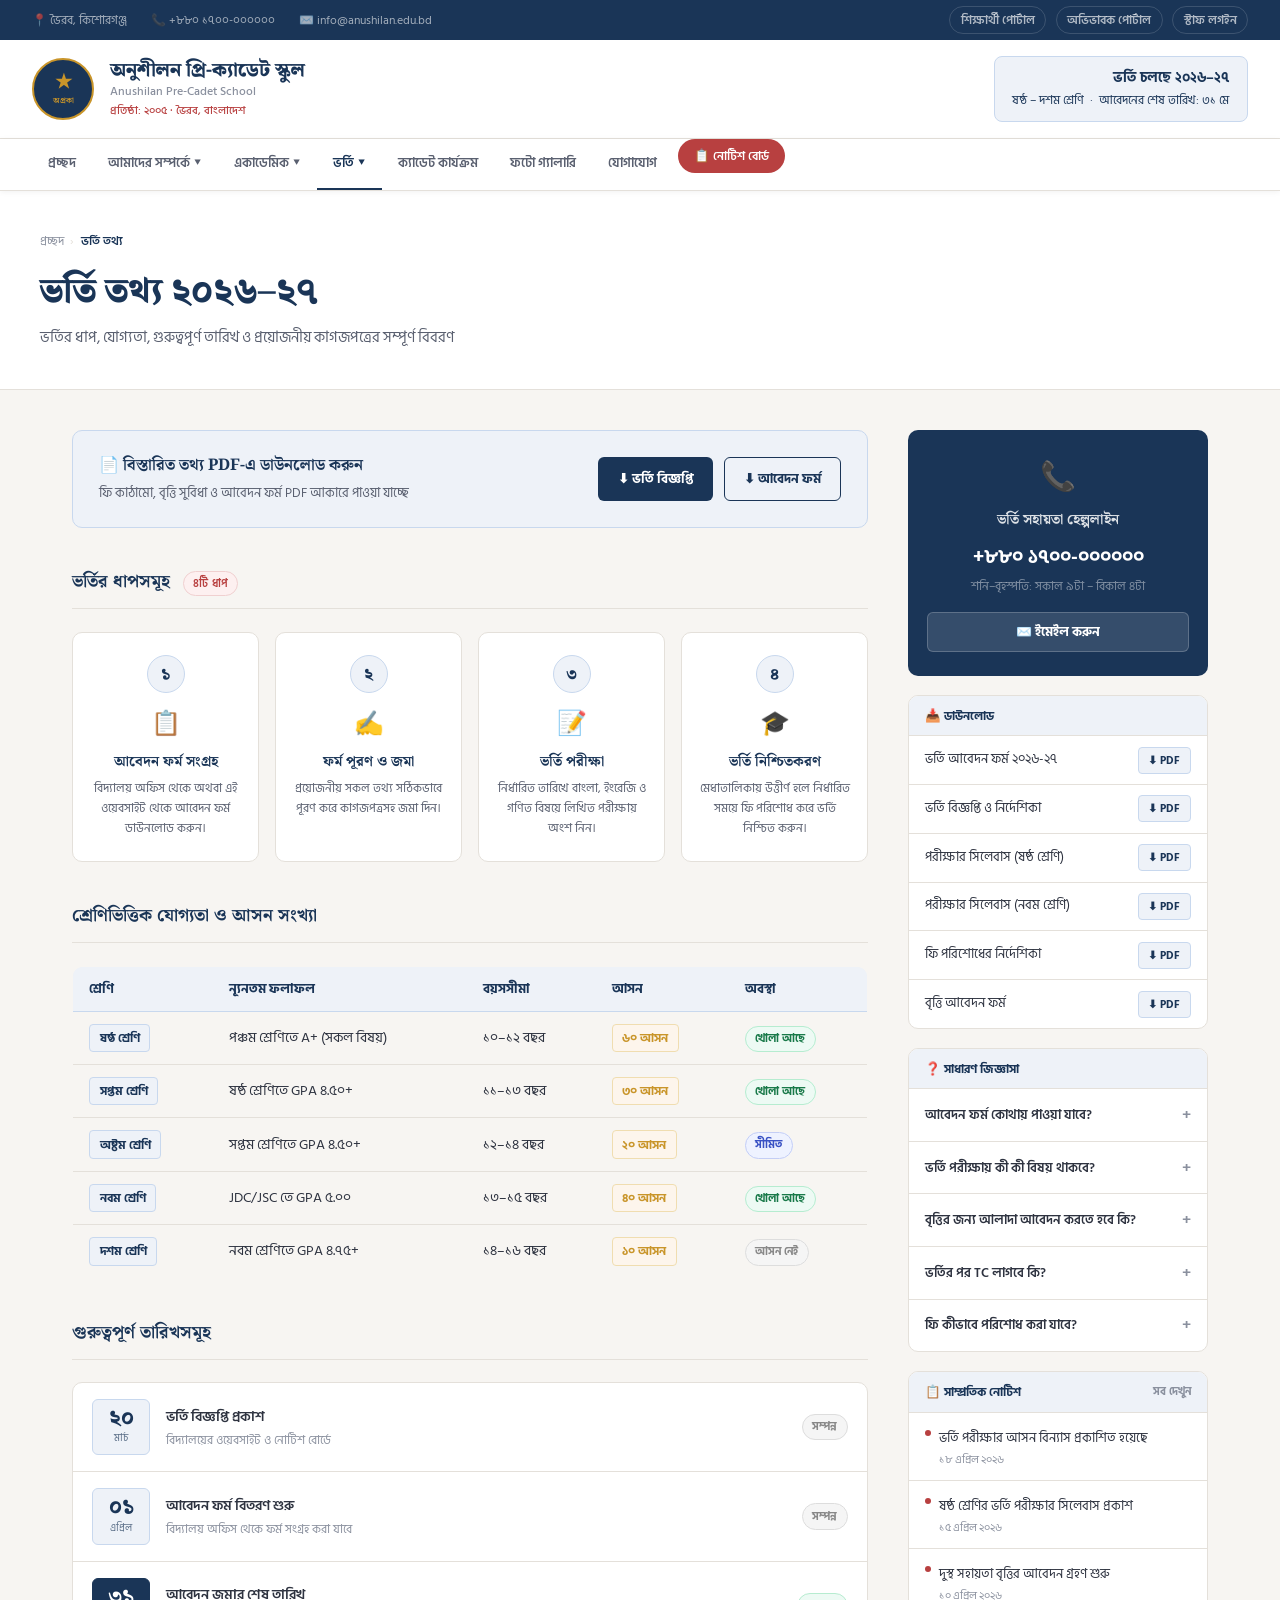
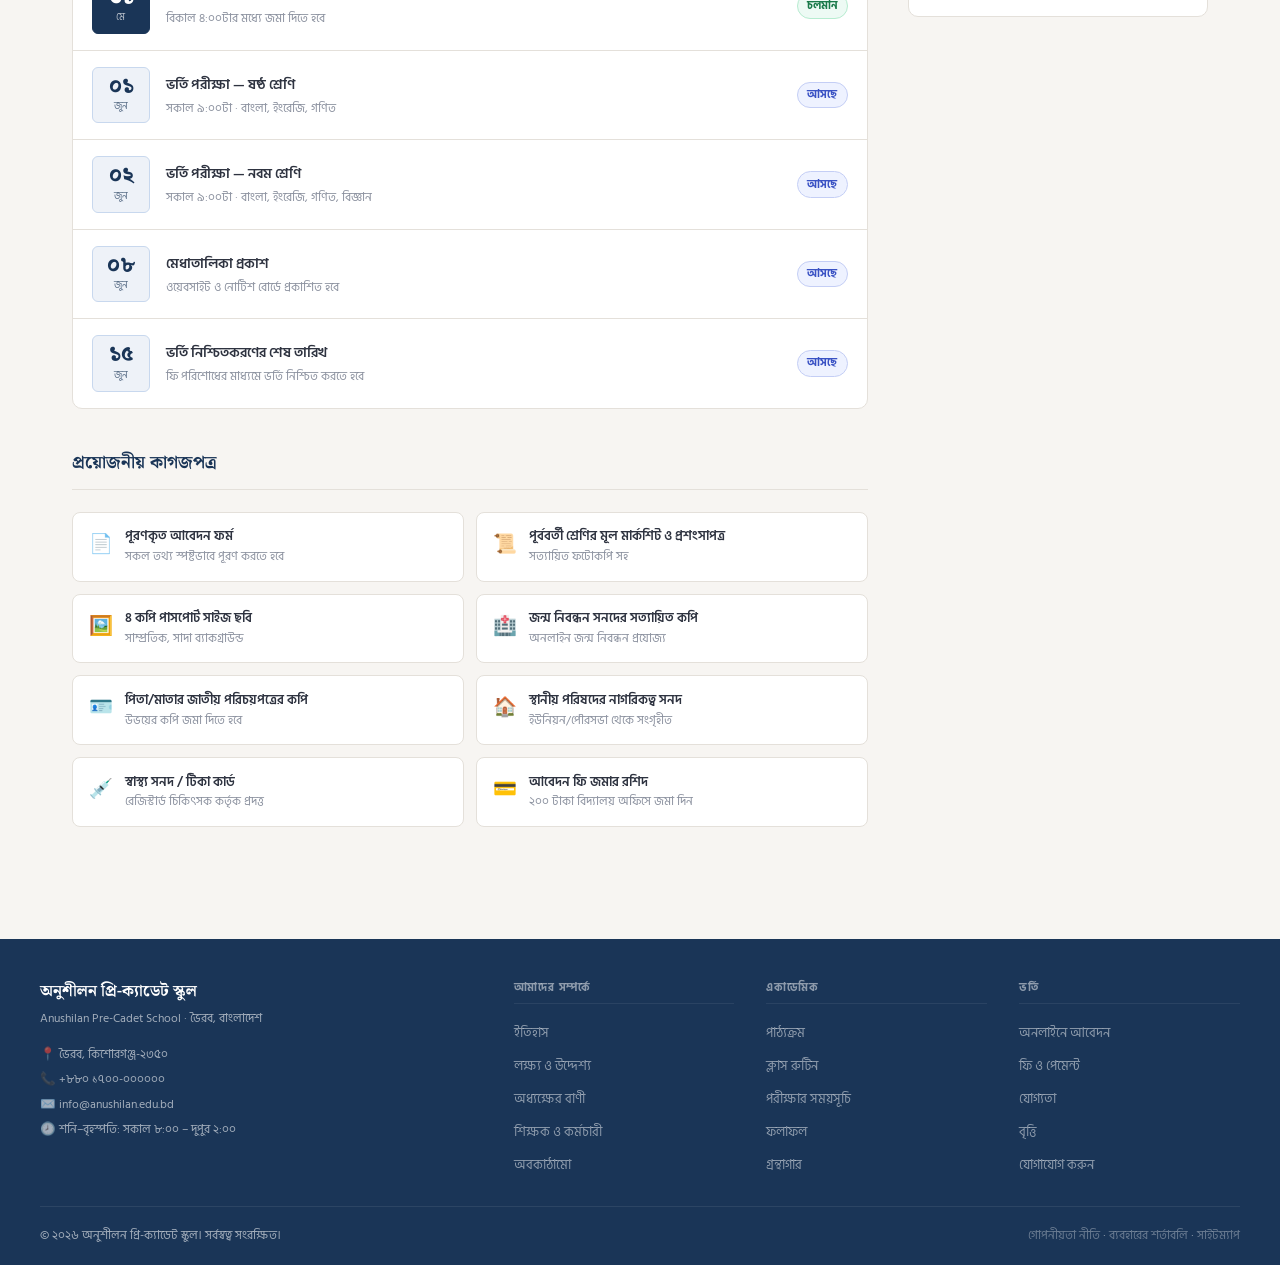
==== admission.html @ db12241a "some pages added" ====
<!DOCTYPE html>
<html lang="bn">
<head>
<meta charset="UTF-8">
<meta name="viewport" content="width=device-width, initial-scale=1.0">
<title>ভর্তি তথ্য — অনুশীলন প্রি-ক্যাডেট স্কুল</title>
<link href="https://fonts.googleapis.com/css2?family=Hind+Siliguri:wght@300;400;500;600;700&family=Noto+Serif+Bengali:wght@400;600;700;900&display=swap" rel="stylesheet">
<style>
*, *::before, *::after { box-sizing: border-box; margin: 0; padding: 0; }

:root {
  --navy: #1a3557;
  --navy-soft: #2a4a72;
  --red: #b84040;
  --red-soft: #c95c5c;
  --gold: #c9952a;
  --gold-light: #e8b84a;
  --white: #ffffff;
  --bg: #f7f5f2;
  --bg-card: #ffffff;
  --border: #e4e0da;
  --text: #2e3340;
  --text-mid: #5a6070;
  --text-light: #8a909e;
  --accent-bg: #eef2f8;
}

html { scroll-behavior: smooth; }
body {
  font-family: 'Hind Siliguri', sans-serif;
  color: var(--text);
  background: var(--bg);
  overflow-x: hidden;
}

/* ── TOP BAR ── */
.topbar {
  background: var(--navy);
  padding: 0.4rem 2rem;
  display: flex;
  justify-content: space-between;
  align-items: center;
  font-size: 0.75rem;
  color: rgba(255,255,255,0.6);
  gap: 1rem;
  flex-wrap: wrap;
}
.topbar-left { display: flex; gap: 1.5rem; align-items: center; flex-wrap: wrap; }
.topbar-left span { display: flex; align-items: center; gap: 0.35rem; }
.topbar-right { display: flex; gap: 0.6rem; align-items: center; }
.topbar-right a {
  color: rgba(255,255,255,0.65); text-decoration: none;
  font-size: 0.72rem; font-weight: 600;
  padding: 0.2rem 0.65rem;
  border: 1px solid rgba(255,255,255,0.15);
  border-radius: 20px;
  transition: all 0.2s;
}
.topbar-right a:hover { background: rgba(255,255,255,0.1); color: #fff; }

/* ── HEADER ── */
header {
  background: var(--white);
  border-bottom: 1px solid var(--border);
  padding: 1rem 2rem;
  display: flex;
  align-items: center;
  justify-content: space-between;
  gap: 1rem;
}
.header-brand { display: flex; align-items: center; gap: 1rem; text-decoration: none; }
.logo-circle {
  width: 62px; height: 62px; flex-shrink: 0;
  background: var(--navy);
  border-radius: 50%;
  border: 2.5px solid var(--gold);
  display: flex; flex-direction: column;
  align-items: center; justify-content: center;
  color: var(--gold);
  font-family: 'Noto Serif Bengali', serif;
  font-size: 0.5rem; font-weight: 700;
  text-align: center; line-height: 1.3;
}
.logo-star { font-size: 1.2rem; display: block; }
.school-name-bn {
  font-family: 'Noto Serif Bengali', serif;
  font-size: 1.2rem; font-weight: 900;
  color: var(--navy); line-height: 1.2;
}
.school-name-en { font-size: 0.75rem; color: var(--text-light); font-weight: 500; }
.school-est { font-size: 0.68rem; color: var(--red); font-weight: 500; margin-top: 0.1rem; }
.header-badge {
  background: var(--accent-bg);
  border: 1px solid #c8d8ee;
  border-radius: 8px;
  padding: 0.6rem 1.1rem;
  text-align: right;
  font-size: 0.78rem;
  color: var(--navy);
  line-height: 1.7;
}
.header-badge strong { font-weight: 700; font-size: 0.85rem; color: var(--navy); }

/* ── NAV ── */
nav {
  background: var(--white);
  border-bottom: 1px solid var(--border);
  position: sticky; top: 0; z-index: 100;
  box-shadow: 0 1px 6px rgba(0,0,0,0.06);
}
.nav-inner {
  display: flex; align-items: center;
  justify-content: space-between;
  padding: 0 2rem;
  max-width: 1300px;
  margin: 0 auto;
}
.nav-links { display: flex; list-style: none; }
.nav-links > li { position: relative; }
.nav-links > li > a {
  display: block;
  padding: 0.85rem 1rem;
  color: var(--text-mid);
  text-decoration: none;
  font-size: 0.82rem; font-weight: 600;
  border-bottom: 2px solid transparent;
  transition: all 0.18s;
  white-space: nowrap;
}
.nav-links > li > a:hover,
.nav-links > li > a.active {
  color: var(--navy);
  border-bottom-color: var(--navy);
}
.nav-links li:hover .dropdown { display: block; }
.dropdown {
  display: none;
  position: absolute; top: 100%; left: 0;
  background: var(--white);
  min-width: 200px;
  border: 1px solid var(--border);
  border-top: 2px solid var(--navy);
  box-shadow: 0 8px 24px rgba(0,0,0,0.09);
  z-index: 200;
  border-radius: 0 0 6px 6px;
}
.dropdown li a {
  display: block;
  padding: 0.6rem 1.2rem;
  color: var(--text-mid);
  text-decoration: none;
  font-size: 0.8rem;
  border-bottom: 1px solid var(--border);
  transition: all 0.15s;
}
.dropdown li:last-child a { border-bottom: none; }
.dropdown li a:hover { background: var(--accent-bg); color: var(--navy); padding-left: 1.5rem; }
.nav-notice-btn {
  background: var(--red) !important;
  color: #fff !important;
  padding: 0.45rem 1rem !important;
  border-radius: 20px !important;
  border-bottom: none !important;
  margin-left: 0.3rem;
  font-size: 0.78rem !important;
}
.nav-notice-btn:hover { background: var(--red-soft) !important; }

/* Hamburger */
.hamburger {
  display: none; flex-direction: column; gap: 5px;
  cursor: pointer; padding: 0.8rem;
  background: none; border: none;
}
.hamburger span {
  display: block; width: 22px; height: 2px;
  background: var(--navy); border-radius: 2px;
  transition: all 0.3s;
}
.hamburger.open span:nth-child(1){ transform: translateY(7px) rotate(45deg); }
.hamburger.open span:nth-child(2){ opacity: 0; }
.hamburger.open span:nth-child(3){ transform: translateY(-7px) rotate(-45deg); }
.mobile-nav { display: none; flex-direction: column; background: var(--white); border-bottom: 1px solid var(--border); }
.mobile-nav.open { display: flex; }
.mobile-nav a {
  padding: 0.75rem 1.5rem; color: var(--text-mid);
  text-decoration: none; font-size: 0.85rem; font-weight: 600;
  border-bottom: 1px solid var(--border);
}
.mobile-nav a:hover { background: var(--accent-bg); color: var(--navy); }

/* ── PAGE BANNER ── */
.page-banner {
  background: var(--white);
  border-bottom: 1px solid var(--border);
  padding: 2.5rem 2rem;
}
.page-banner-inner {
  max-width: 1200px; margin: 0 auto;
}
.breadcrumb {
  display: flex; align-items: center; gap: 0.4rem;
  font-size: 0.76rem; color: var(--text-light);
  margin-bottom: 0.8rem;
}
.breadcrumb a { color: var(--text-light); text-decoration: none; }
.breadcrumb a:hover { color: var(--navy); }
.breadcrumb span.sep { color: var(--border); }
.breadcrumb span.cur { color: var(--navy); font-weight: 600; }
.page-banner h1 {
  font-family: 'Noto Serif Bengali', serif;
  font-size: clamp(1.5rem, 3vw, 2.2rem);
  font-weight: 900; color: var(--navy);
  margin-bottom: 0.4rem;
}
.page-banner p { color: var(--text-mid); font-size: 0.92rem; }

/* ── MAIN LAYOUT ── */
.page-wrapper {
  max-width: 1200px; margin: 0 auto;
  padding: 2.5rem 2rem;
  display: grid;
  grid-template-columns: 1fr 300px;
  gap: 2.5rem;
}

/* ── SECTION HEADING ── */
.sec-heading {
  margin-bottom: 1.4rem;
  padding-bottom: 0.75rem;
  border-bottom: 1.5px solid var(--border);
  display: flex;
  align-items: baseline;
  gap: 0.8rem;
}
.sec-heading h2 {
  font-family: 'Noto Serif Bengali', serif;
  font-size: 1.1rem; font-weight: 700;
  color: var(--navy);
}
.sec-heading-tag {
  font-size: 0.7rem; font-weight: 600;
  color: var(--red);
  background: #fdf0f0;
  border: 1px solid #f0d0d0;
  padding: 0.15rem 0.55rem;
  border-radius: 20px;
  letter-spacing: 0.03em;
}

/* ── PDF DOWNLOAD BANNER ── */
.pdf-banner {
  background: var(--accent-bg);
  border: 1px solid #c8d8ee;
  border-radius: 10px;
  padding: 1.4rem 1.6rem;
  display: flex;
  align-items: center;
  justify-content: space-between;
  gap: 1rem;
  flex-wrap: wrap;
  margin-bottom: 2.5rem;
}
.pdf-banner-text { flex: 1; }
.pdf-banner-title {
  font-family: 'Noto Serif Bengali', serif;
  font-weight: 700; font-size: 1rem;
  color: var(--navy); margin-bottom: 0.25rem;
}
.pdf-banner-sub { font-size: 0.82rem; color: var(--text-mid); }
.pdf-banner-btns { display: flex; gap: 0.7rem; flex-wrap: wrap; }
.pdf-btn {
  display: inline-flex; align-items: center; gap: 0.4rem;
  background: var(--navy); color: #fff;
  padding: 0.6rem 1.2rem;
  border-radius: 6px;
  font-size: 0.82rem; font-weight: 700;
  text-decoration: none;
  transition: background 0.2s, transform 0.15s;
  border: none; cursor: pointer;
  font-family: 'Hind Siliguri', sans-serif;
}
.pdf-btn:hover { background: var(--navy-soft); transform: translateY(-1px); }
.pdf-btn.outline {
  background: transparent; color: var(--navy);
  border: 1.5px solid var(--navy);
}
.pdf-btn.outline:hover { background: var(--navy); color: #fff; }

/* ── STEPS ── */
.steps-section { margin-bottom: 2.5rem; }
.steps-grid {
  display: grid;
  grid-template-columns: repeat(4, 1fr);
  gap: 1rem;
}
.step-card {
  background: var(--bg-card);
  border: 1px solid var(--border);
  border-radius: 10px;
  padding: 1.4rem 1rem;
  text-align: center;
  transition: box-shadow 0.2s, transform 0.2s;
}
.step-card:hover { box-shadow: 0 6px 20px rgba(26,53,87,0.08); transform: translateY(-3px); }
.step-num {
  width: 38px; height: 38px;
  background: var(--accent-bg);
  color: var(--navy);
  font-family: 'Noto Serif Bengali', serif;
  font-size: 1rem; font-weight: 900;
  border-radius: 50%;
  display: flex; align-items: center; justify-content: center;
  margin: 0 auto 0.7rem;
  border: 1.5px solid #c8d8ee;
}
.step-icon { font-size: 1.5rem; margin-bottom: 0.45rem; }
.step-title {
  font-family: 'Noto Serif Bengali', serif;
  font-size: 0.9rem; font-weight: 700;
  color: var(--navy); margin-bottom: 0.35rem;
}
.step-desc { font-size: 0.78rem; color: var(--text-mid); line-height: 1.6; }

/* ── ELIGIBILITY ── */
.eligibility-section { margin-bottom: 2.5rem; }
.eligibility-table {
  width: 100%;
  border-collapse: collapse;
  border: 1px solid var(--border);
  border-radius: 10px;
  overflow: hidden;
  font-size: 0.86rem;
}
.eligibility-table th {
  background: var(--accent-bg);
  color: var(--navy);
  padding: 0.75rem 1rem;
  text-align: left;
  font-weight: 700;
  font-size: 0.8rem;
  border-bottom: 1.5px solid #c8d8ee;
}
.eligibility-table td {
  padding: 0.75rem 1rem;
  border-bottom: 1px solid var(--border);
  vertical-align: middle;
}
.eligibility-table tr:last-child td { border-bottom: none; }
.eligibility-table tr:hover td { background: #fafafa; }
.class-badge {
  display: inline-block;
  background: var(--accent-bg);
  color: var(--navy);
  padding: 0.2rem 0.6rem;
  border-radius: 4px;
  font-size: 0.78rem; font-weight: 700;
  border: 1px solid #c8d8ee;
}
.seats-badge {
  display: inline-block;
  background: #fdf5ec;
  color: var(--gold);
  padding: 0.2rem 0.6rem;
  border-radius: 4px;
  font-size: 0.78rem; font-weight: 700;
  border: 1px solid #f0ddb0;
}

/* ── DATES ── */
.dates-section { margin-bottom: 2.5rem; }
.dates-list { list-style: none; background: var(--bg-card); border: 1px solid var(--border); border-radius: 10px; overflow: hidden; }
.date-item {
  display: flex; align-items: center; gap: 1rem;
  padding: 1rem 1.2rem;
  border-bottom: 1px solid var(--border);
  transition: background 0.15s;
}
.date-item:last-child { border-bottom: none; }
.date-item:hover { background: var(--bg); }
.date-box {
  min-width: 58px; text-align: center;
  background: var(--accent-bg);
  color: var(--navy);
  padding: 0.5rem 0.4rem;
  border-radius: 6px;
  flex-shrink: 0;
  border: 1px solid #c8d8ee;
}
.date-box.active { background: var(--navy); color: #fff; border-color: var(--navy); }
.date-day { font-size: 1.3rem; font-weight: 900; font-family: 'Noto Serif Bengali', serif; line-height: 1; }
.date-mon { font-size: 0.6rem; opacity: 0.7; letter-spacing: 0.04em; margin-top: 0.1rem; }
.date-info { flex: 1; }
.date-event { font-weight: 600; color: var(--text); font-size: 0.88rem; margin-bottom: 0.12rem; }
.date-detail { font-size: 0.76rem; color: var(--text-light); }
.date-status {
  font-size: 0.7rem; font-weight: 700; padding: 0.2rem 0.6rem;
  border-radius: 20px; flex-shrink: 0;
}
.status-open { background: #edfaf4; color: #1a7a4a; border: 1px solid #b6ecd0; }
.status-upcoming { background: #eef2ff; color: #3a52c4; border: 1px solid #c4cef5; }
.status-closed { background: #f5f5f5; color: #888; border: 1px solid #ddd; }

/* ── DOCUMENTS ── */
.docs-section { margin-bottom: 2.5rem; }
.docs-grid {
  display: grid;
  grid-template-columns: 1fr 1fr;
  gap: 0.75rem;
}
.doc-item {
  display: flex; align-items: flex-start; gap: 0.75rem;
  padding: 0.9rem 1rem;
  background: var(--bg-card);
  border: 1px solid var(--border);
  border-radius: 8px;
  transition: border-color 0.18s, box-shadow 0.18s;
}
.doc-item:hover { border-color: #a8c0dc; box-shadow: 0 3px 10px rgba(26,53,87,0.06); }
.doc-icon { font-size: 1.2rem; flex-shrink: 0; margin-top: 0.1rem; }
.doc-text { font-size: 0.83rem; color: var(--text); line-height: 1.5; font-weight: 600; }
.doc-sub { font-size: 0.73rem; color: var(--text-light); font-weight: 400; }

/* ── SIDEBAR ── */
.sidebar { display: flex; flex-direction: column; gap: 1.2rem; }

.sidebar-widget {
  background: var(--bg-card);
  border: 1px solid var(--border);
  border-radius: 10px;
  overflow: hidden;
}
.widget-header {
  background: var(--accent-bg);
  color: var(--navy);
  padding: 0.6rem 1rem;
  font-size: 0.78rem; font-weight: 700;
  border-bottom: 1px solid var(--border);
  display: flex; justify-content: space-between; align-items: center;
}
.widget-header a { color: var(--text-light); font-size: 0.7rem; text-decoration: none; }
.widget-header a:hover { color: var(--navy); }
.widget-body { padding: 1.1rem; }

/* Helpline */
.helpline-box {
  background: var(--navy);
  border-radius: 10px;
  padding: 1.5rem 1.2rem;
  text-align: center;
}
.helpline-icon { font-size: 1.8rem; margin-bottom: 0.5rem; }
.helpline-title {
  font-family: 'Noto Serif Bengali', serif;
  color: rgba(255,255,255,0.85);
  font-weight: 700; font-size: 0.9rem;
  margin-bottom: 0.7rem;
}
.helpline-num {
  font-size: 1.2rem; font-weight: 700;
  color: #fff; display: block;
  margin-bottom: 0.25rem;
}
.helpline-time { font-size: 0.72rem; color: rgba(255,255,255,0.45); margin-bottom: 1rem; }
.helpline-btn {
  display: block; background: rgba(255,255,255,0.12);
  color: #fff; border: 1px solid rgba(255,255,255,0.2);
  padding: 0.55rem 1rem; border-radius: 6px;
  text-decoration: none; font-size: 0.8rem; font-weight: 700;
  transition: background 0.2s;
}
.helpline-btn:hover { background: rgba(255,255,255,0.2); }

/* Downloads */
.download-list { list-style: none; }
.download-item {
  display: flex; align-items: center; justify-content: space-between;
  padding: 0.65rem 1rem;
  border-bottom: 1px solid var(--border);
  gap: 0.5rem;
}
.download-item:last-child { border-bottom: none; }
.download-name { font-size: 0.8rem; color: var(--text); line-height: 1.4; flex: 1; }
.download-btn {
  background: var(--accent-bg); color: var(--navy);
  padding: 0.25rem 0.6rem; border-radius: 4px;
  font-size: 0.68rem; font-weight: 700;
  text-decoration: none; flex-shrink: 0;
  border: 1px solid #c8d8ee;
  transition: background 0.18s;
}
.download-btn:hover { background: var(--navy); color: #fff; border-color: var(--navy); }

/* FAQ */
.faq-list { list-style: none; }
.faq-item { border-bottom: 1px solid var(--border); }
.faq-item:last-child { border-bottom: none; }
.faq-q {
  padding: 0.8rem 1rem;
  font-size: 0.81rem; font-weight: 600;
  color: var(--text); cursor: pointer;
  display: flex; justify-content: space-between; align-items: center;
  gap: 0.5rem; transition: background 0.15s;
  background: none; border: none;
  width: 100%; text-align: left;
  font-family: 'Hind Siliguri', sans-serif;
}
.faq-q:hover { background: var(--bg); }
.faq-q.open { color: var(--navy); }
.faq-icon { flex-shrink: 0; font-size: 1rem; color: var(--text-light); transition: transform 0.2s; }
.faq-q.open .faq-icon { transform: rotate(45deg); color: var(--navy); }
.faq-a {
  display: none;
  padding: 0 1rem 0.8rem;
  font-size: 0.78rem; color: var(--text-mid);
  line-height: 1.7;
}
.faq-a.open { display: block; }

/* Notices */
.notice-list { list-style: none; }
.notice-item {
  padding: 0.7rem 1rem;
  border-bottom: 1px solid var(--border);
  display: flex; gap: 0.5rem; align-items: flex-start;
}
.notice-item:last-child { border-bottom: none; }
.notice-dot { width: 6px; height: 6px; border-radius: 50%; background: var(--red); flex-shrink: 0; margin-top: 6px; }
.notice-item a { font-size: 0.8rem; color: var(--text); text-decoration: none; line-height: 1.5; }
.notice-item a:hover { color: var(--navy); }
.notice-date { font-size: 0.67rem; color: var(--text-light); display: block; margin-top: 0.1rem; }

/* ── FOOTER ── */
footer {
  background: var(--navy);
  color: rgba(255,255,255,0.6);
  padding: 2.5rem 2rem 1.2rem;
  margin-top: 2rem;
}
.footer-grid {
  max-width: 1200px; margin: 0 auto;
  display: grid; grid-template-columns: 2fr 1fr 1fr 1fr;
  gap: 2rem;
  padding-bottom: 1.8rem;
  border-bottom: 1px solid rgba(255,255,255,0.08);
  margin-bottom: 1.2rem;
}
.footer-brand-name {
  font-family: 'Noto Serif Bengali', serif;
  font-size: 1rem; color: #fff; font-weight: 700; margin-bottom: 0.3rem;
}
.footer-brand-sub { font-size: 0.75rem; margin-bottom: 0.9rem; }
.footer-contact { font-size: 0.78rem; line-height: 2; }
.footer-contact span { display: flex; gap: 0.5rem; align-items: center; }
.footer-col h4 {
  font-size: 0.7rem; font-weight: 700;
  color: rgba(255,255,255,0.5);
  text-transform: uppercase; letter-spacing: 0.07em;
  margin-bottom: 0.9rem;
  padding-bottom: 0.4rem;
  border-bottom: 1px solid rgba(255,255,255,0.07);
}
.footer-col ul { list-style: none; display: flex; flex-direction: column; gap: 0.45rem; }
.footer-col a {
  text-decoration: none; color: rgba(255,255,255,0.5);
  font-size: 0.8rem; transition: color 0.2s;
}
.footer-col a:hover { color: rgba(255,255,255,0.9); }
.footer-bottom {
  max-width: 1200px; margin: 0 auto;
  display: flex; justify-content: space-between;
  align-items: center; flex-wrap: wrap; gap: 0.6rem;
  font-size: 0.72rem;
}
.footer-bottom a { color: rgba(255,255,255,0.35); text-decoration: none; }
.footer-bottom a:hover { color: rgba(255,255,255,0.7); }

/* ── RESPONSIVE ── */
@media (max-width: 1024px) {
  .page-wrapper { grid-template-columns: 1fr 270px; }
  .steps-grid { grid-template-columns: repeat(2, 1fr); }
  .footer-grid { grid-template-columns: 1fr 1fr; }
}
@media (max-width: 768px) {
  .topbar { padding: 0.4rem 1rem; }
  .topbar-right { display: none; }
  header { padding: 0.8rem 1rem; }
  .header-badge { display: none; }
  .logo-circle { width: 50px; height: 50px; }
  .school-name-bn { font-size: 1rem; }
  .nav-inner { padding: 0 1rem; }
  .nav-links { display: none; }
  .hamburger { display: flex; }
  .page-wrapper { grid-template-columns: 1fr; padding: 1.5rem 1rem; }
  .sidebar { order: -1; }
  .steps-grid { grid-template-columns: 1fr 1fr; }
  .docs-grid { grid-template-columns: 1fr; }
  .footer-grid { grid-template-columns: 1fr 1fr; gap: 1.5rem; }
}
@media (max-width: 480px) {
  .steps-grid { grid-template-columns: 1fr; }
  .footer-grid { grid-template-columns: 1fr; }
  .footer-bottom { flex-direction: column; text-align: center; }
  .pdf-banner { flex-direction: column; }
}
</style>
</head>
<body>

<!-- TOP BAR -->
<div class="topbar">
  <div class="topbar-left">
    <span>📍 ভৈরব, কিশোরগঞ্জ</span>
    <span>📞 +৮৮০ ১৭০০-০০০০০০</span>
    <span>✉️ info@anushilan.edu.bd</span>
  </div>
  <div class="topbar-right">
    <a href="#">শিক্ষার্থী পোর্টাল</a>
    <a href="#">অভিভাবক পোর্টাল</a>
    <a href="#">স্টাফ লগইন</a>
  </div>
</div>

<!-- HEADER -->
<header>
  <a href="anushilan-school.html" class="header-brand">
    <div class="logo-circle">
      <span class="logo-star">★</span>
      অপ্রকা
    </div>
    <div>
      <div class="school-name-bn">অনুশীলন প্রি-ক্যাডেট স্কুল</div>
      <div class="school-name-en">Anushilan Pre-Cadet School</div>
      <div class="school-est">প্রতিষ্ঠা: ২০০৫ · ভৈরব, বাংলাদেশ</div>
    </div>
  </a>
  <div class="header-badge">
    <strong>ভর্তি চলছে ২০২৬–২৭</strong><br>
    ষষ্ঠ – দশম শ্রেণি &nbsp;·&nbsp; আবেদনের শেষ তারিখ: ৩১ মে
  </div>
</header>

<!-- NAV -->
<nav>
  <div class="nav-inner">
    <ul class="nav-links">
      <li><a href="index.html">প্রচ্ছদ</a></li>
      <li>
        <a href="#">আমাদের সম্পর্কে ▾</a>
        <ul class="dropdown">
          <li><a href="#">ইতিহাস</a></li>
          <li><a href="#">লক্ষ্য ও উদ্দেশ্য</a></li>
          <li><a href="#">অধ্যক্ষের বাণী</a></li>
          <li><a href="#">শিক্ষক ও কর্মচারী</a></li>
          <li><a href="#">অবকাঠামো</a></li>
        </ul>
      </li>
      <li>
        <a href="#">একাডেমিক ▾</a>
        <ul class="dropdown">
          <li><a href="#">পাঠ্যক্রম</a></li>
          <li><a href="#">ক্লাস রুটিন</a></li>
          <li><a href="#">পরীক্ষার ফলাফল</a></li>
          <li><a href="#">পরীক্ষা</a></li>
          <li><a href="#">গ্রন্থাগার</a></li>
        </ul>
      </li>
      <li>
        <a href="#" class="active">ভর্তি ▾</a>
        <ul class="dropdown">
          <li><a href="#">আবেদন করুন</a></li>
          <li><a href="#">ফি ও পেমেন্ট</a></li>
          <li><a href="#">যোগ্যতা</a></li>
          <li><a href="#">বৃত্তি</a></li>
        </ul>
      </li>
      <li><a href="#">ক্যাডেট কার্যক্রম</a></li>
      <li><a href="#">ফটো গ্যালারি</a></li>
      <li><a href="contact_page.html">যোগাযোগ</a></li>
      <li><a href="#" class="nav-notice-btn">📋 নোটিশ বোর্ড</a></li>
    </ul>
    <button class="hamburger" id="hamburger" aria-label="Menu">
      <span></span><span></span><span></span>
    </button>
  </div>
  <div class="mobile-nav" id="mobileNav">
    <a href="index.html">🏠 প্রচ্ছদ</a>
    <a href="#">ℹ️ আমাদের সম্পর্কে</a>
    <a href="#">📚 একাডেমিক</a>
    <a href="#">📝 ভর্তি</a>
    <a href="#">⚔️ ক্যাডেট কার্যক্রম</a>
    <a href="#">🖼️ গ্যালারি</a>
    <a href="#">📋 নোটিশ</a>
    <a href="contact_page.html">📞 যোগাযোগ</a>
  </div>
</nav>

<!-- PAGE BANNER -->
<div class="page-banner">
  <div class="page-banner-inner">
    <div class="breadcrumb">
      <a href="anushilan-school.html">প্রচ্ছদ</a>
      <span class="sep">›</span>
      <span class="cur">ভর্তি তথ্য</span>
    </div>
    <h1>ভর্তি তথ্য ২০২৬–২৭</h1>
    <p>ভর্তির ধাপ, যোগ্যতা, গুরুত্বপূর্ণ তারিখ ও প্রয়োজনীয় কাগজপত্রের সম্পূর্ণ বিবরণ</p>
  </div>
</div>

<!-- PAGE CONTENT -->
<div class="page-wrapper">

  <!-- MAIN CONTENT -->
  <div class="main-content">

    <!-- PDF DOWNLOAD BANNER -->
    <div class="pdf-banner">
      <div class="pdf-banner-text">
        <div class="pdf-banner-title">📄 বিস্তারিত তথ্য PDF-এ ডাউনলোড করুন</div>
        <div class="pdf-banner-sub">ফি কাঠামো, বৃত্তি সুবিধা ও আবেদন ফর্ম PDF আকারে পাওয়া যাচ্ছে</div>
      </div>
      <div class="pdf-banner-btns">
        <a href="#" class="pdf-btn">⬇ ভর্তি বিজ্ঞপ্তি</a>
        <a href="#" class="pdf-btn outline">⬇ আবেদন ফর্ম</a>
      </div>
    </div>

    <!-- STEPS -->
    <div class="steps-section">
      <div class="sec-heading">
        <h2>ভর্তির ধাপসমূহ</h2>
        <span class="sec-heading-tag">৪টি ধাপ</span>
      </div>
      <div class="steps-grid">
        <div class="step-card">
          <div class="step-num">১</div>
          <div class="step-icon">📋</div>
          <div class="step-title">আবেদন ফর্ম সংগ্রহ</div>
          <div class="step-desc">বিদ্যালয় অফিস থেকে অথবা এই ওয়েবসাইট থেকে আবেদন ফর্ম ডাউনলোড করুন।</div>
        </div>
        <div class="step-card">
          <div class="step-num">২</div>
          <div class="step-icon">✍️</div>
          <div class="step-title">ফর্ম পূরণ ও জমা</div>
          <div class="step-desc">প্রয়োজনীয় সকল তথ্য সঠিকভাবে পূরণ করে কাগজপত্রসহ জমা দিন।</div>
        </div>
        <div class="step-card">
          <div class="step-num">৩</div>
          <div class="step-icon">📝</div>
          <div class="step-title">ভর্তি পরীক্ষা</div>
          <div class="step-desc">নির্ধারিত তারিখে বাংলা, ইংরেজি ও গণিত বিষয়ে লিখিত পরীক্ষায় অংশ নিন।</div>
        </div>
        <div class="step-card">
          <div class="step-num">৪</div>
          <div class="step-icon">🎓</div>
          <div class="step-title">ভর্তি নিশ্চিতকরণ</div>
          <div class="step-desc">মেধাতালিকায় উত্তীর্ণ হলে নির্ধারিত সময়ে ফি পরিশোধ করে ভর্তি নিশ্চিত করুন।</div>
        </div>
      </div>
    </div>

    <!-- ELIGIBILITY -->
    <div class="eligibility-section">
      <div class="sec-heading">
        <h2>শ্রেণিভিত্তিক যোগ্যতা ও আসন সংখ্যা</h2>
      </div>
      <table class="eligibility-table">
        <thead>
          <tr>
            <th>শ্রেণি</th>
            <th>ন্যূনতম ফলাফল</th>
            <th>বয়সসীমা</th>
            <th>আসন</th>
            <th>অবস্থা</th>
          </tr>
        </thead>
        <tbody>
          <tr>
            <td><span class="class-badge">ষষ্ঠ শ্রেণি</span></td>
            <td>পঞ্চম শ্রেণিতে A+ (সকল বিষয়)</td>
            <td>১০–১২ বছর</td>
            <td><span class="seats-badge">৬০ আসন</span></td>
            <td><span class="date-status status-open">খোলা আছে</span></td>
          </tr>
          <tr>
            <td><span class="class-badge">সপ্তম শ্রেণি</span></td>
            <td>ষষ্ঠ শ্রেণিতে GPA ৪.৫০+</td>
            <td>১১–১৩ বছর</td>
            <td><span class="seats-badge">৩০ আসন</span></td>
            <td><span class="date-status status-open">খোলা আছে</span></td>
          </tr>
          <tr>
            <td><span class="class-badge">অষ্টম শ্রেণি</span></td>
            <td>সপ্তম শ্রেণিতে GPA ৪.৫০+</td>
            <td>১২–১৪ বছর</td>
            <td><span class="seats-badge">২০ আসন</span></td>
            <td><span class="date-status status-upcoming">সীমিত</span></td>
          </tr>
          <tr>
            <td><span class="class-badge">নবম শ্রেণি</span></td>
            <td>JDC/JSC তে GPA ৫.০০</td>
            <td>১৩–১৫ বছর</td>
            <td><span class="seats-badge">৪০ আসন</span></td>
            <td><span class="date-status status-open">খোলা আছে</span></td>
          </tr>
          <tr>
            <td><span class="class-badge">দশম শ্রেণি</span></td>
            <td>নবম শ্রেণিতে GPA ৪.৭৫+</td>
            <td>১৪–১৬ বছর</td>
            <td><span class="seats-badge">১০ আসন</span></td>
            <td><span class="date-status status-closed">আসন নেই</span></td>
          </tr>
        </tbody>
      </table>
    </div>

    <!-- IMPORTANT DATES -->
    <div class="dates-section">
      <div class="sec-heading">
        <h2>গুরুত্বপূর্ণ তারিখসমূহ</h2>
      </div>
      <ul class="dates-list">
        <li class="date-item">
          <div class="date-box"><div class="date-day">২০</div><div class="date-mon">মার্চ</div></div>
          <div class="date-info">
            <div class="date-event">ভর্তি বিজ্ঞপ্তি প্রকাশ</div>
            <div class="date-detail">বিদ্যালয়ের ওয়েবসাইট ও নোটিশ বোর্ডে</div>
          </div>
          <span class="date-status status-closed">সম্পন্ন</span>
        </li>
        <li class="date-item">
          <div class="date-box"><div class="date-day">০১</div><div class="date-mon">এপ্রিল</div></div>
          <div class="date-info">
            <div class="date-event">আবেদন ফর্ম বিতরণ শুরু</div>
            <div class="date-detail">বিদ্যালয় অফিস থেকে ফর্ম সংগ্রহ করা যাবে</div>
          </div>
          <span class="date-status status-closed">সম্পন্ন</span>
        </li>
        <li class="date-item">
          <div class="date-box active"><div class="date-day">৩১</div><div class="date-mon">মে</div></div>
          <div class="date-info">
            <div class="date-event">আবেদন জমার শেষ তারিখ</div>
            <div class="date-detail">বিকাল ৪:০০টার মধ্যে জমা দিতে হবে</div>
          </div>
          <span class="date-status status-open">চলমান</span>
        </li>
        <li class="date-item">
          <div class="date-box"><div class="date-day">০১</div><div class="date-mon">জুন</div></div>
          <div class="date-info">
            <div class="date-event">ভর্তি পরীক্ষা — ষষ্ঠ শ্রেণি</div>
            <div class="date-detail">সকাল ৯:০০টা · বাংলা, ইংরেজি, গণিত</div>
          </div>
          <span class="date-status status-upcoming">আসছে</span>
        </li>
        <li class="date-item">
          <div class="date-box"><div class="date-day">০২</div><div class="date-mon">জুন</div></div>
          <div class="date-info">
            <div class="date-event">ভর্তি পরীক্ষা — নবম শ্রেণি</div>
            <div class="date-detail">সকাল ৯:০০টা · বাংলা, ইংরেজি, গণিত, বিজ্ঞান</div>
          </div>
          <span class="date-status status-upcoming">আসছে</span>
        </li>
        <li class="date-item">
          <div class="date-box"><div class="date-day">০৮</div><div class="date-mon">জুন</div></div>
          <div class="date-info">
            <div class="date-event">মেধাতালিকা প্রকাশ</div>
            <div class="date-detail">ওয়েবসাইট ও নোটিশ বোর্ডে প্রকাশিত হবে</div>
          </div>
          <span class="date-status status-upcoming">আসছে</span>
        </li>
        <li class="date-item">
          <div class="date-box"><div class="date-day">১৫</div><div class="date-mon">জুন</div></div>
          <div class="date-info">
            <div class="date-event">ভর্তি নিশ্চিতকরণের শেষ তারিখ</div>
            <div class="date-detail">ফি পরিশোধের মাধ্যমে ভর্তি নিশ্চিত করতে হবে</div>
          </div>
          <span class="date-status status-upcoming">আসছে</span>
        </li>
      </ul>
    </div>

    <!-- DOCUMENTS -->
    <div class="docs-section">
      <div class="sec-heading">
        <h2>প্রয়োজনীয় কাগজপত্র</h2>
      </div>
      <div class="docs-grid">
        <div class="doc-item">
          <div class="doc-icon">📄</div>
          <div>
            <div class="doc-text">পূরণকৃত আবেদন ফর্ম</div>
            <div class="doc-sub">সকল তথ্য স্পষ্টভাবে পূরণ করতে হবে</div>
          </div>
        </div>
        <div class="doc-item">
          <div class="doc-icon">📜</div>
          <div>
            <div class="doc-text">পূর্ববর্তী শ্রেণির মূল মার্কশিট ও প্রশংসাপত্র</div>
            <div class="doc-sub">সত্যায়িত ফটোকপি সহ</div>
          </div>
        </div>
        <div class="doc-item">
          <div class="doc-icon">🖼️</div>
          <div>
            <div class="doc-text">৪ কপি পাসপোর্ট সাইজ ছবি</div>
            <div class="doc-sub">সাম্প্রতিক, সাদা ব্যাকগ্রাউন্ড</div>
          </div>
        </div>
        <div class="doc-item">
          <div class="doc-icon">🏥</div>
          <div>
            <div class="doc-text">জন্ম নিবন্ধন সনদের সত্যায়িত কপি</div>
            <div class="doc-sub">অনলাইন জন্ম নিবন্ধন প্রযোজ্য</div>
          </div>
        </div>
        <div class="doc-item">
          <div class="doc-icon">🪪</div>
          <div>
            <div class="doc-text">পিতা/মাতার জাতীয় পরিচয়পত্রের কপি</div>
            <div class="doc-sub">উভয়ের কপি জমা দিতে হবে</div>
          </div>
        </div>
        <div class="doc-item">
          <div class="doc-icon">🏠</div>
          <div>
            <div class="doc-text">স্থানীয় পরিষদের নাগরিকত্ব সনদ</div>
            <div class="doc-sub">ইউনিয়ন/পৌরসভা থেকে সংগৃহীত</div>
          </div>
        </div>
        <div class="doc-item">
          <div class="doc-icon">💉</div>
          <div>
            <div class="doc-text">স্বাস্থ্য সনদ / টিকা কার্ড</div>
            <div class="doc-sub">রেজিস্টার্ড চিকিৎসক কর্তৃক প্রদত্ত</div>
          </div>
        </div>
        <div class="doc-item">
          <div class="doc-icon">💳</div>
          <div>
            <div class="doc-text">আবেদন ফি জমার রশিদ</div>
            <div class="doc-sub">২০০ টাকা বিদ্যালয় অফিসে জমা দিন</div>
          </div>
        </div>
      </div>
    </div>

  </div><!-- /main-content -->

  <!-- SIDEBAR -->
  <aside class="sidebar">

    <div class="helpline-box">
      <div class="helpline-icon">📞</div>
      <div class="helpline-title">ভর্তি সহায়তা হেল্পলাইন</div>
      <span class="helpline-num">+৮৮০ ১৭০০-০০০০০০</span>
      <div class="helpline-time">শনি–বৃহস্পতি: সকাল ৯টা – বিকাল ৪টা</div>
      <a href="mailto:admission@anushilan.edu.bd" class="helpline-btn">✉️ ইমেইল করুন</a>
    </div>

    <div class="sidebar-widget">
      <div class="widget-header">📥 ডাউনলোড</div>
      <ul class="download-list">
        <li class="download-item">
          <span class="download-name">ভর্তি আবেদন ফর্ম ২০২৬-২৭</span>
          <a href="#" class="download-btn">⬇ PDF</a>
        </li>
        <li class="download-item">
          <span class="download-name">ভর্তি বিজ্ঞপ্তি ও নির্দেশিকা</span>
          <a href="#" class="download-btn">⬇ PDF</a>
        </li>
        <li class="download-item">
          <span class="download-name">পরীক্ষার সিলেবাস (ষষ্ঠ শ্রেণি)</span>
          <a href="#" class="download-btn">⬇ PDF</a>
        </li>
        <li class="download-item">
          <span class="download-name">পরীক্ষার সিলেবাস (নবম শ্রেণি)</span>
          <a href="#" class="download-btn">⬇ PDF</a>
        </li>
        <li class="download-item">
          <span class="download-name">ফি পরিশোধের নির্দেশিকা</span>
          <a href="#" class="download-btn">⬇ PDF</a>
        </li>
        <li class="download-item">
          <span class="download-name">বৃত্তি আবেদন ফর্ম</span>
          <a href="#" class="download-btn">⬇ PDF</a>
        </li>
      </ul>
    </div>

    <div class="sidebar-widget">
      <div class="widget-header">❓ সাধারণ জিজ্ঞাসা</div>
      <ul class="faq-list">
        <li class="faq-item">
          <button class="faq-q">আবেদন ফর্ম কোথায় পাওয়া যাবে? <span class="faq-icon">+</span></button>
          <div class="faq-a">বিদ্যালয়ের অফিস থেকে অথবা এই ওয়েবসাইটের ডাউনলোড বিভাগ থেকে ফর্ম সংগ্রহ করা যাবে।</div>
        </li>
        <li class="faq-item">
          <button class="faq-q">ভর্তি পরীক্ষায় কী কী বিষয় থাকবে? <span class="faq-icon">+</span></button>
          <div class="faq-a">ষষ্ঠ শ্রেণিতে বাংলা, ইংরেজি ও গণিত। নবম শ্রেণিতে অতিরিক্ত বিজ্ঞান বিষয়ও থাকবে।</div>
        </li>
        <li class="faq-item">
          <button class="faq-q">বৃত্তির জন্য আলাদা আবেদন করতে হবে কি? <span class="faq-icon">+</span></button>
          <div class="faq-a">মেধা ও প্রতিভা বৃত্তি স্বয়ংক্রিয়ভাবে দেওয়া হয়। দুস্থ সহায়তা বৃত্তির জন্য আলাদা ফর্ম জমা দিতে হবে।</div>
        </li>
        <li class="faq-item">
          <button class="faq-q">ভর্তির পর TC লাগবে কি? <span class="faq-icon">+</span></button>
          <div class="faq-a">হ্যাঁ, পূর্ববর্তী বিদ্যালয়ের ট্রান্সফার সার্টিফিকেট (TC) ভর্তির ৩০ দিনের মধ্যে জমা দিতে হবে।</div>
        </li>
        <li class="faq-item">
          <button class="faq-q">ফি কীভাবে পরিশোধ করা যাবে? <span class="faq-icon">+</span></button>
          <div class="faq-a">বিদ্যালয় অফিসে নগদ অথবা বিকাশ/নগদ মোবাইল ব্যাংকিংয়ের মাধ্যমে ফি পরিশোধ করা যাবে।</div>
        </li>
      </ul>
    </div>

    <div class="sidebar-widget">
      <div class="widget-header">📋 সাম্প্রতিক নোটিশ <a href="#">সব দেখুন</a></div>
      <ul class="notice-list">
        <li class="notice-item">
          <div class="notice-dot"></div>
          <div>
            <a href="#">ভর্তি পরীক্ষার আসন বিন্যাস প্রকাশিত হয়েছে</a>
            <span class="notice-date">১৮ এপ্রিল ২০২৬</span>
          </div>
        </li>
        <li class="notice-item">
          <div class="notice-dot"></div>
          <div>
            <a href="#">ষষ্ঠ শ্রেণির ভর্তি পরীক্ষার সিলেবাস প্রকাশ</a>
            <span class="notice-date">১৫ এপ্রিল ২০২৬</span>
          </div>
        </li>
        <li class="notice-item">
          <div class="notice-dot"></div>
          <div>
            <a href="#">দুস্থ সহায়তা বৃত্তির আবেদন গ্রহণ শুরু</a>
            <span class="notice-date">১০ এপ্রিল ২০২৬</span>
          </div>
        </li>
      </ul>
    </div>

  </aside>
</div>

<!-- FOOTER -->
<footer>
  <div class="footer-grid">
    <div class="footer-brand">
      <div class="footer-brand-name">অনুশীলন প্রি-ক্যাডেট স্কুল</div>
      <div class="footer-brand-sub">Anushilan Pre-Cadet School · ভৈরব, বাংলাদেশ</div>
      <div class="footer-contact">
        <span>📍 ভৈরব, কিশোরগঞ্জ-২৩৫০</span>
        <span>📞 +৮৮০ ১৭০০-০০০০০০</span>
        <span>✉️ info@anushilan.edu.bd</span>
        <span>🕗 শনি–বৃহস্পতি: সকাল ৮:০০ – দুপুর ২:০০</span>
      </div>
    </div>
    <div class="footer-col">
      <h4>আমাদের সম্পর্কে</h4>
      <ul>
        <li><a href="#">ইতিহাস</a></li>
        <li><a href="#">লক্ষ্য ও উদ্দেশ্য</a></li>
        <li><a href="#">অধ্যক্ষের বাণী</a></li>
        <li><a href="#">শিক্ষক ও কর্মচারী</a></li>
        <li><a href="#">অবকাঠামো</a></li>
      </ul>
    </div>
    <div class="footer-col">
      <h4>একাডেমিক</h4>
      <ul>
        <li><a href="#">পাঠ্যক্রম</a></li>
        <li><a href="#">ক্লাস রুটিন</a></li>
        <li><a href="#">পরীক্ষার সময়সূচি</a></li>
        <li><a href="#">ফলাফল</a></li>
        <li><a href="#">গ্রন্থাগার</a></li>
      </ul>
    </div>
    <div class="footer-col">
      <h4>ভর্তি</h4>
      <ul>
        <li><a href="#">অনলাইনে আবেদন</a></li>
        <li><a href="#">ফি ও পেমেন্ট</a></li>
        <li><a href="#">যোগ্যতা</a></li>
        <li><a href="#">বৃত্তি</a></li>
        <li><a href="#">যোগাযোগ করুন</a></li>
      </ul>
    </div>
  </div>
  <div class="footer-bottom">
    <span>© ২০২৬ অনুশীলন প্রি-ক্যাডেট স্কুল। সর্বস্বত্ব সংরক্ষিত।</span>
    <span>
      <a href="#">গোপনীয়তা নীতি</a> ·
      <a href="#">ব্যবহারের শর্তাবলি</a> ·
      <a href="#">সাইটম্যাপ</a>
    </span>
  </div>
</footer>

<script>
document.getElementById('hamburger').addEventListener('click', () => {
  document.getElementById('mobileNav').classList.toggle('open');
  document.getElementById('hamburger').classList.toggle('open');
});

document.querySelectorAll('.faq-q').forEach(btn => {
  btn.addEventListener('click', () => {
    const isOpen = btn.classList.contains('open');
    document.querySelectorAll('.faq-q').forEach(b => {
      b.classList.remove('open');
      b.nextElementSibling.classList.remove('open');
    });
    if (!isOpen) {
      btn.classList.add('open');
      btn.nextElementSibling.classList.add('open');
    }
  });
});
</script>
</body>
</html>
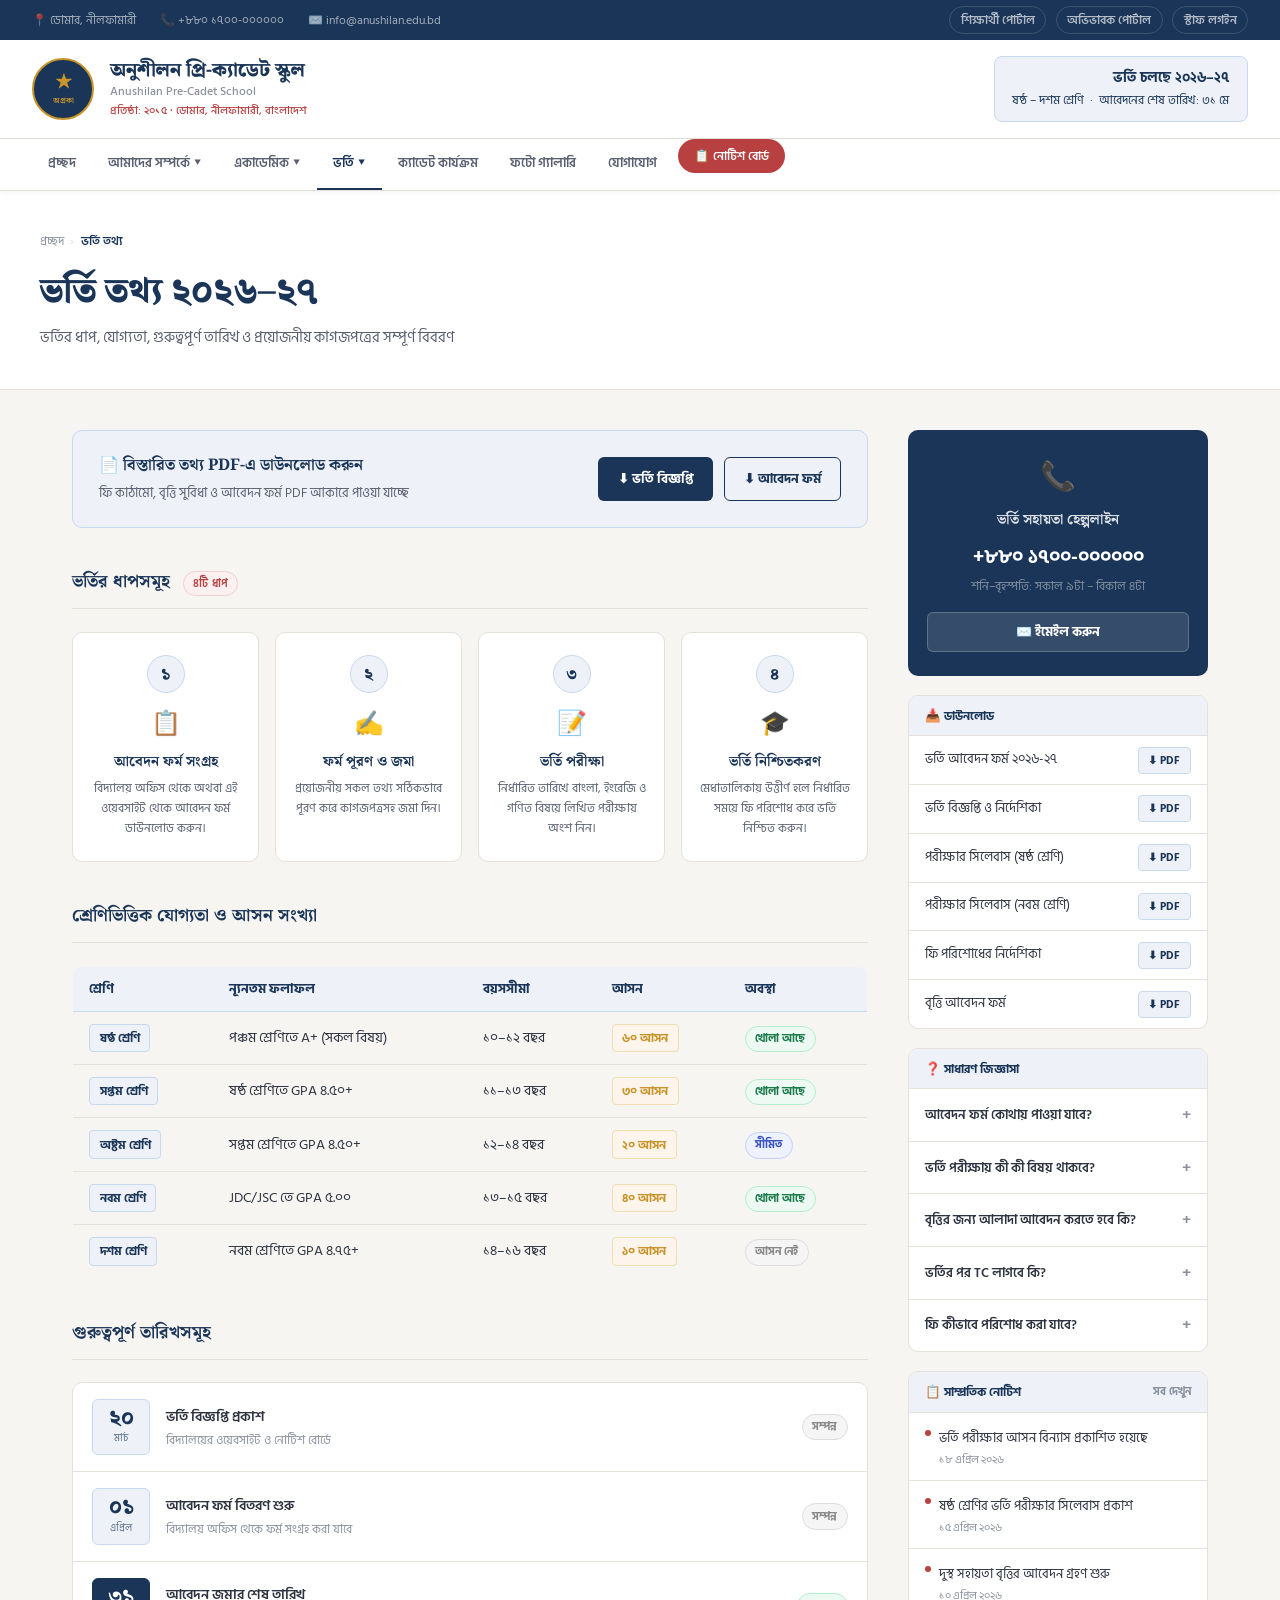
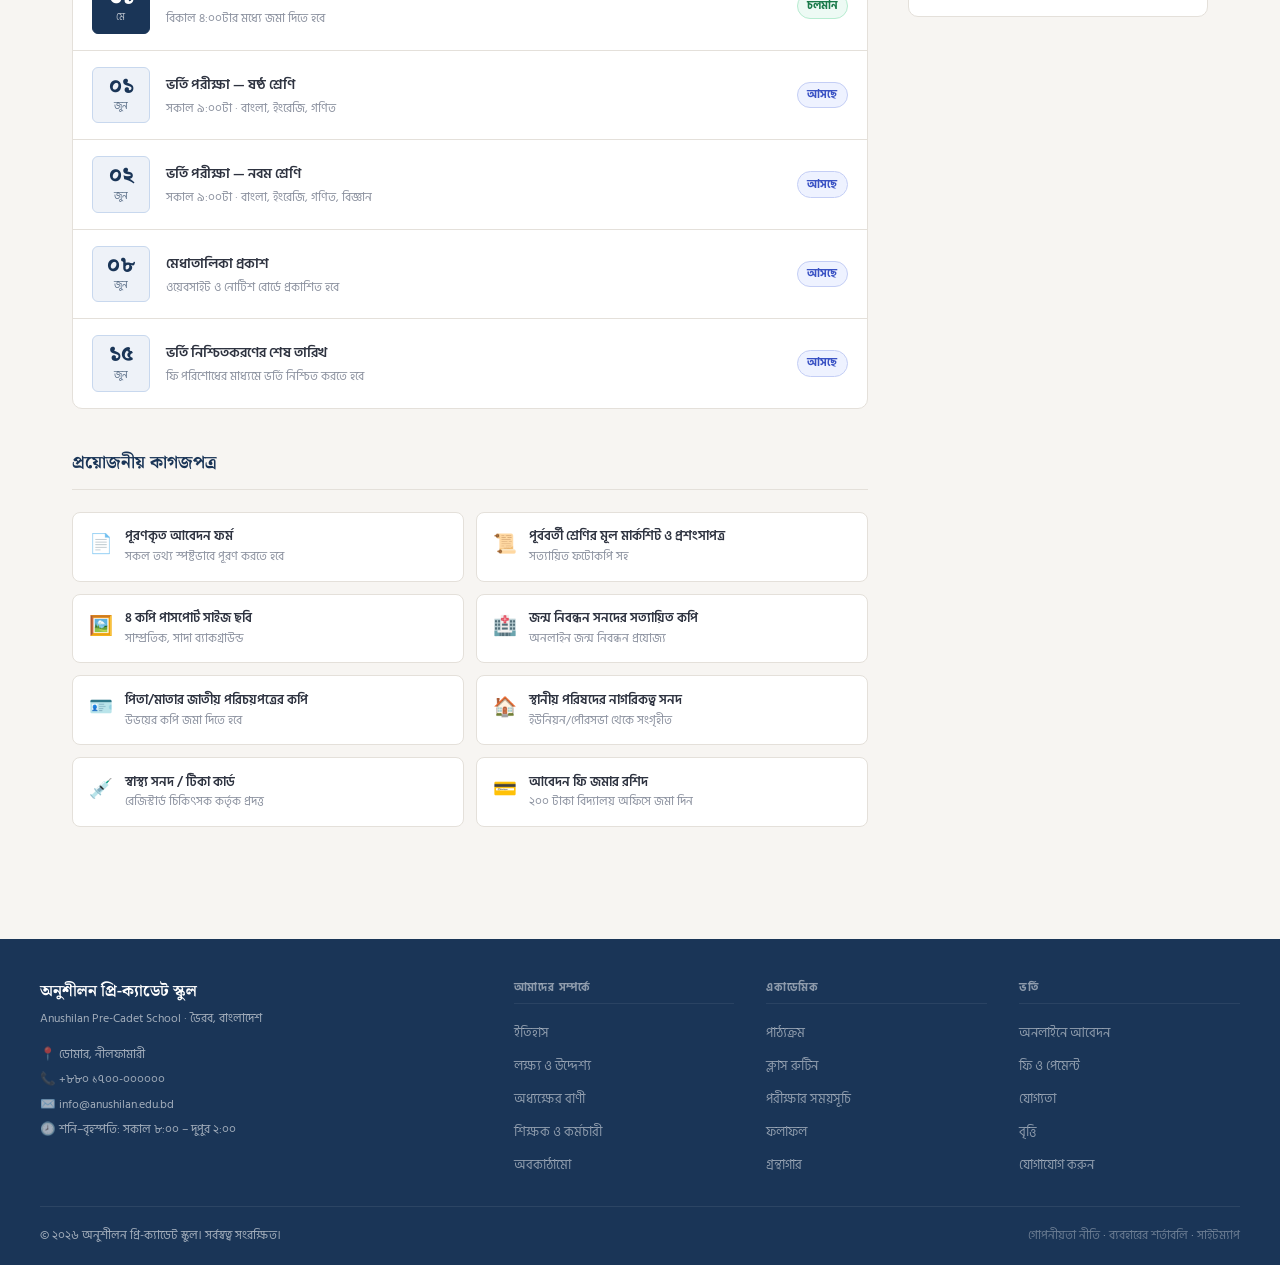
==== commit bbecc28b: "small changes" ====
--- a/admission.html
+++ b/admission.html
@@ -610,7 +610,7 @@
 <!-- TOP BAR -->
 <div class="topbar">
   <div class="topbar-left">
-    <span>📍 ভৈরব, কিশোরগঞ্জ</span>
+    <span>📍 ডোমার, নীলফামারী</span>
     <span>📞 +৮৮০ ১৭০০-০০০০০০</span>
     <span>✉️ info@anushilan.edu.bd</span>
   </div>
@@ -631,7 +631,7 @@
     <div>
       <div class="school-name-bn">অনুশীলন প্রি-ক্যাডেট স্কুল</div>
       <div class="school-name-en">Anushilan Pre-Cadet School</div>
-      <div class="school-est">প্রতিষ্ঠা: ২০০৫ · ভৈরব, বাংলাদেশ</div>
+      <div class="school-est">প্রতিষ্ঠা: ২০১৫ · ডোমার, নীলফামারী, বাংলাদেশ</div>
     </div>
   </a>
   <div class="header-badge">
@@ -1051,7 +1051,7 @@
       <div class="footer-brand-name">অনুশীলন প্রি-ক্যাডেট স্কুল</div>
       <div class="footer-brand-sub">Anushilan Pre-Cadet School · ভৈরব, বাংলাদেশ</div>
       <div class="footer-contact">
-        <span>📍 ভৈরব, কিশোরগঞ্জ-২৩৫০</span>
+        <span>📍 ডোমার, নীলফামারী</span>
         <span>📞 +৮৮০ ১৭০০-০০০০০০</span>
         <span>✉️ info@anushilan.edu.bd</span>
         <span>🕗 শনি–বৃহস্পতি: সকাল ৮:০০ – দুপুর ২:০০</span>
